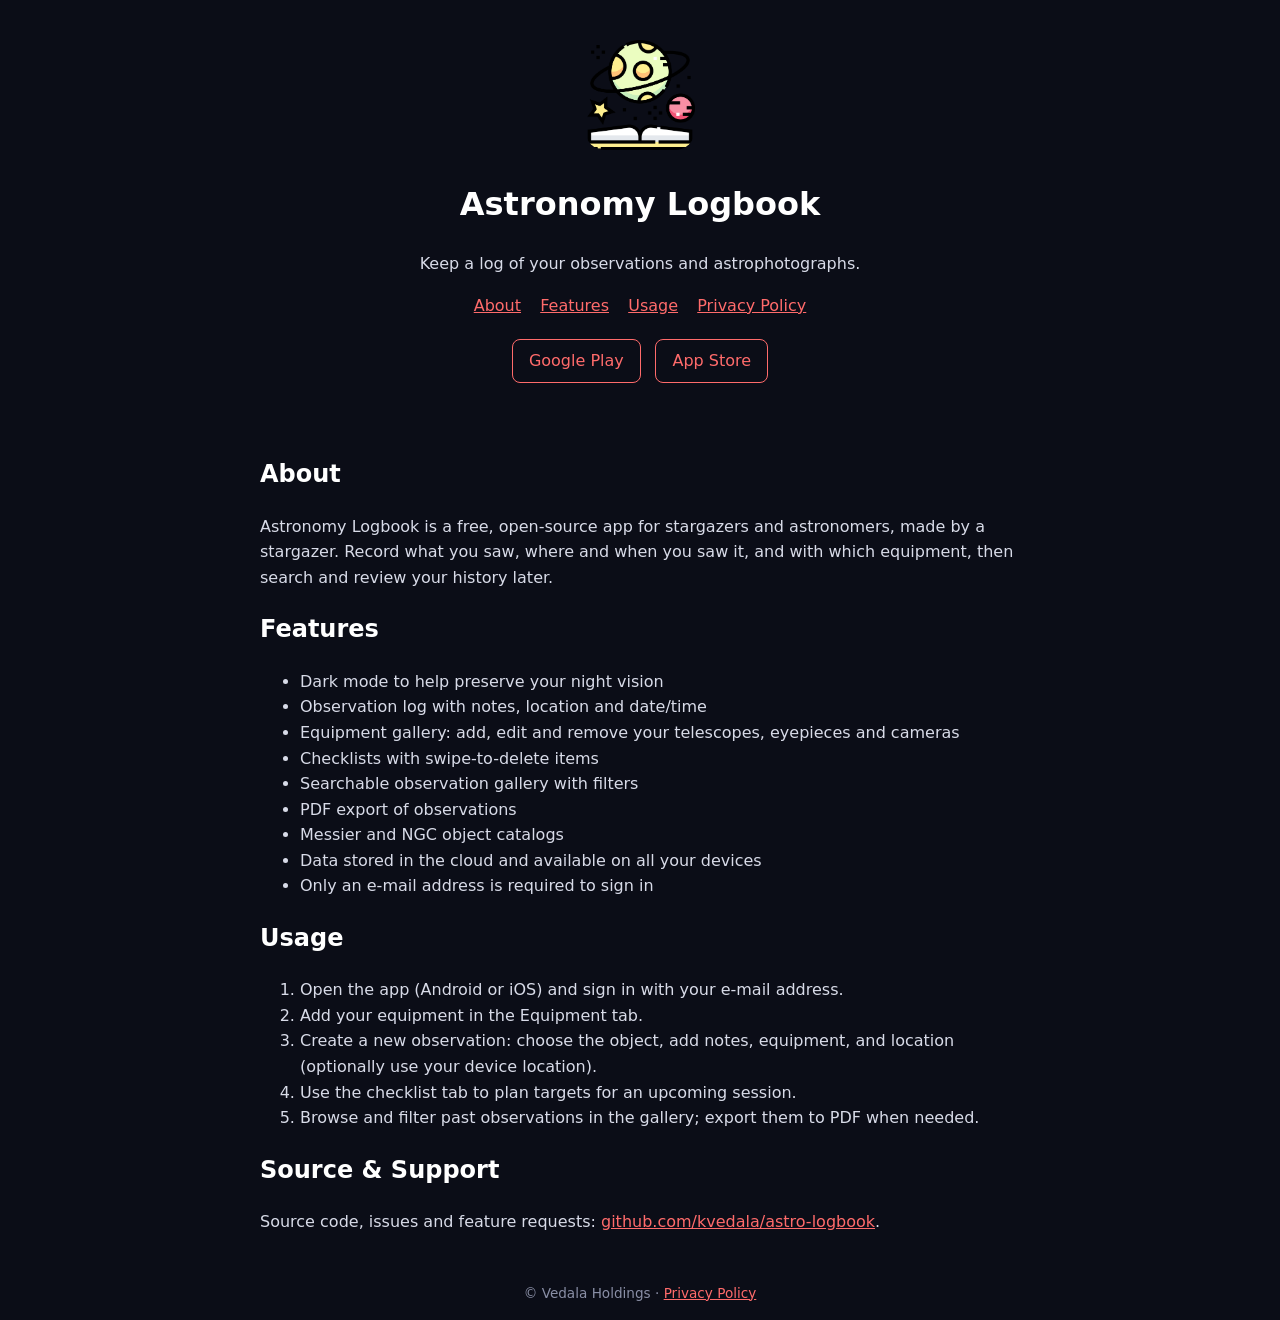
==== docs/index.html @ eeb550ea "Add static website with app description, usage and privacy policy Co-authored-by: Copilot <223556219" ====
<!DOCTYPE html>
<html lang="en">
<head>
  <meta charset="utf-8">
  <meta name="viewport" content="width=device-width, initial-scale=1">
  <title>Astronomy Logbook</title>
  <meta name="description" content="A logbook app for stargazers and astronomers to record observations and astrophotographs.">
  <link rel="icon" href="logo.png">
  <link rel="stylesheet" href="style.css">
</head>
<body>
  <header>
    <img src="logo.png" alt="Astronomy Logbook logo">
    <h1>Astronomy Logbook</h1>
    <p>Keep a log of your observations and astrophotographs.</p>
    <nav><a href="#about">About</a><a href="#features">Features</a><a href="#usage">Usage</a><a href="privacy.html">Privacy Policy</a></nav>
    <p class="buttons">
      <a href="https://play.google.com/store/apps/details?id=com.vedalaholdings.astro_log2">Google Play</a>
      <a href="https://apps.apple.com/us/app/astronomy-logbook/id1552320892">App Store</a>
    </p>
  </header>
  <main>
    <section id="about">
      <h2>About</h2>
      <p>Astronomy Logbook is a free, open-source app for stargazers and astronomers, made by a stargazer. Record what you saw, where and when you saw it, and with which equipment, then search and review your history later.</p>
    </section>
    <section id="features">
      <h2>Features</h2>
      <ul>
        <li>Dark mode to help preserve your night vision</li>
        <li>Observation log with notes, location and date/time</li>
        <li>Equipment gallery: add, edit and remove your telescopes, eyepieces and cameras</li>
        <li>Checklists with swipe-to-delete items</li>
        <li>Searchable observation gallery with filters</li>
        <li>PDF export of observations</li>
        <li>Messier and NGC object catalogs</li>
        <li>Data stored in the cloud and available on all your devices</li>
        <li>Only an e-mail address is required to sign in</li>
      </ul>
    </section>
    <section id="usage">
      <h2>Usage</h2>
      <ol>
        <li>Open the app (Android or iOS) and sign in with your e-mail address.</li>
        <li>Add your equipment in the Equipment tab.</li>
        <li>Create a new observation: choose the object, add notes, equipment, and location (optionally use your device location).</li>
        <li>Use the checklist tab to plan targets for an upcoming session.</li>
        <li>Browse and filter past observations in the gallery; export them to PDF when needed.</li>
      </ol>
    </section>
    <section id="contact">
      <h2>Source &amp; Support</h2>
      <p>Source code, issues and feature requests: <a href="https://github.com/kvedala/astro-logbook">github.com/kvedala/astro-logbook</a>.</p>
    </section>
  </main>
  <footer>&copy; Vedala Holdings &middot; <a href="privacy.html">Privacy Policy</a></footer>
</body>
</html>
---- docs/style.css ----
:root { color-scheme: dark; }
body { margin: 0; font-family: system-ui, -apple-system, sans-serif; background: #0b0d17; color: #d8dbe8; line-height: 1.6; }
header, main, footer { max-width: 760px; margin: 0 auto; padding: 1rem 1.25rem; }
header { text-align: center; padding-top: 2.5rem; }
header img { width: 110px; height: auto; border-radius: 20px; }
h1, h2 { color: #fff; }
a { color: #ff6b6b; }
nav a { margin: 0 .6rem; }
.buttons a { display: inline-block; margin: .3rem; padding: .5rem 1rem; border: 1px solid #ff6b6b; border-radius: 8px; text-decoration: none; }
footer { text-align: center; font-size: .85rem; color: #8a8fa6; }
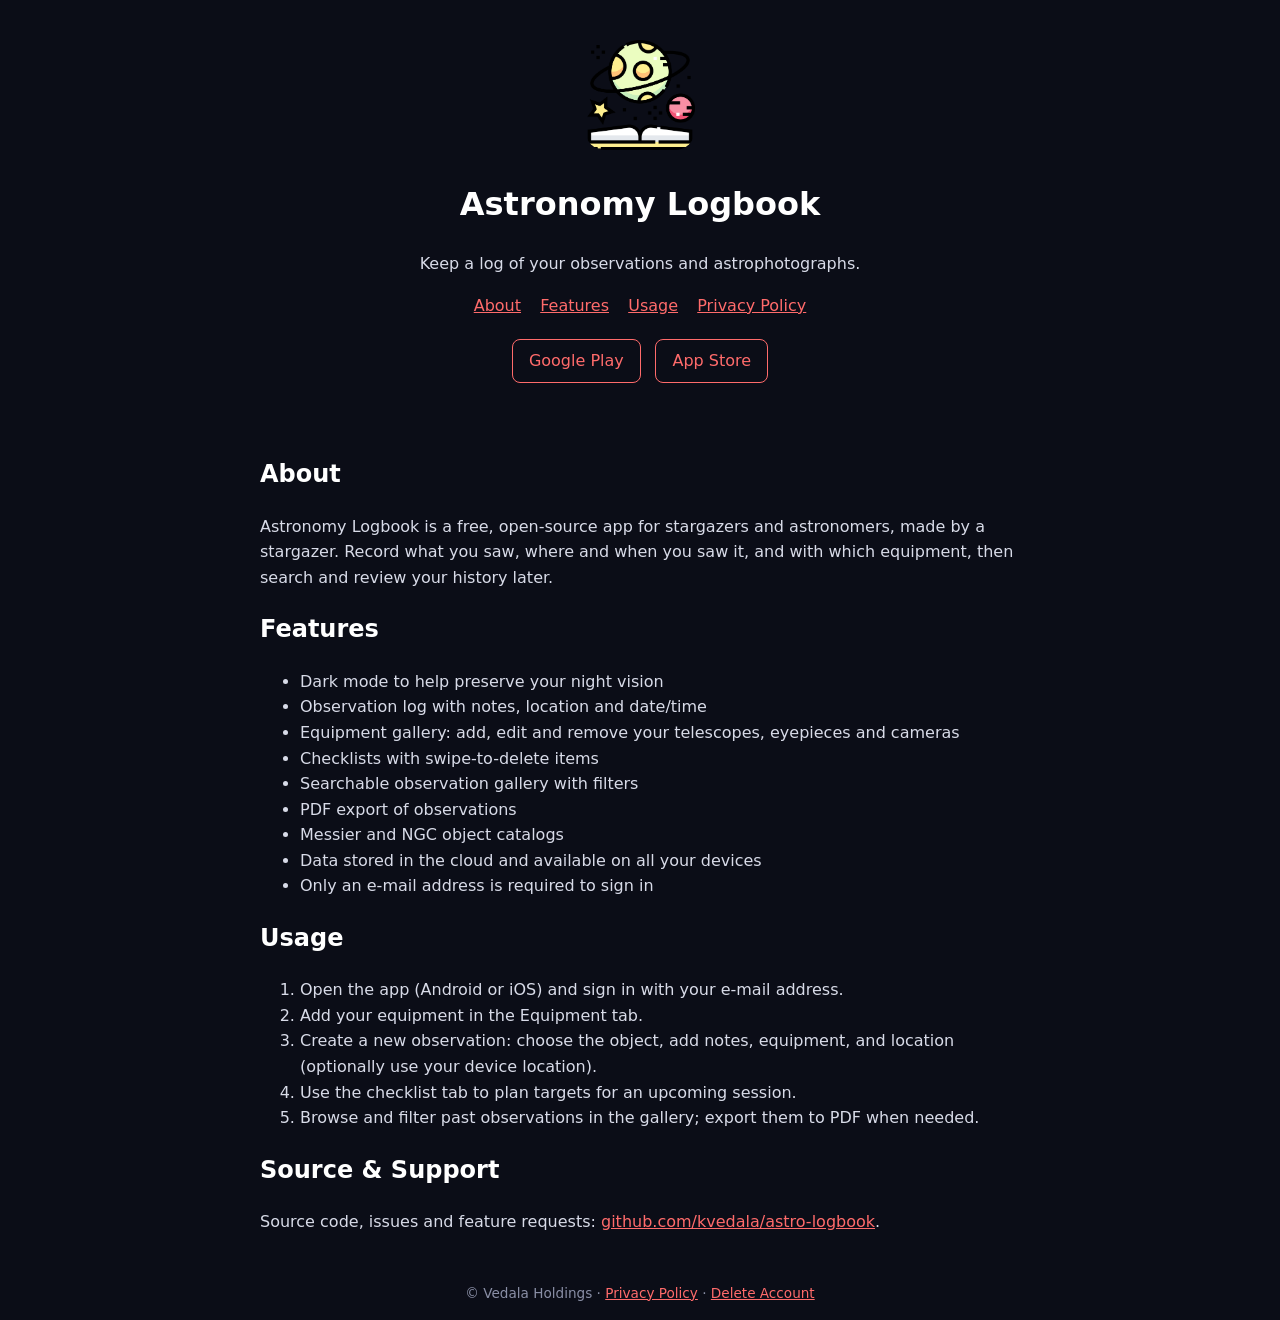
==== commit 14aece79: "Add account deletion page Co-authored-by: Copilot <223556219+Copilot@users.noreply.github.com>" ====
--- a/docs/index.html
+++ b/docs/index.html
@@ -53,6 +53,6 @@
       <p>Source code, issues and feature requests: <a href="https://github.com/kvedala/astro-logbook">github.com/kvedala/astro-logbook</a>.</p>
     </section>
   </main>
-  <footer>&copy; Vedala Holdings &middot; <a href="privacy.html">Privacy Policy</a></footer>
+  <footer>&copy; Vedala Holdings &middot; <a href="privacy.html">Privacy Policy</a> &middot; <a href="delete-account.html">Delete Account</a></footer>
 </body>
 </html>
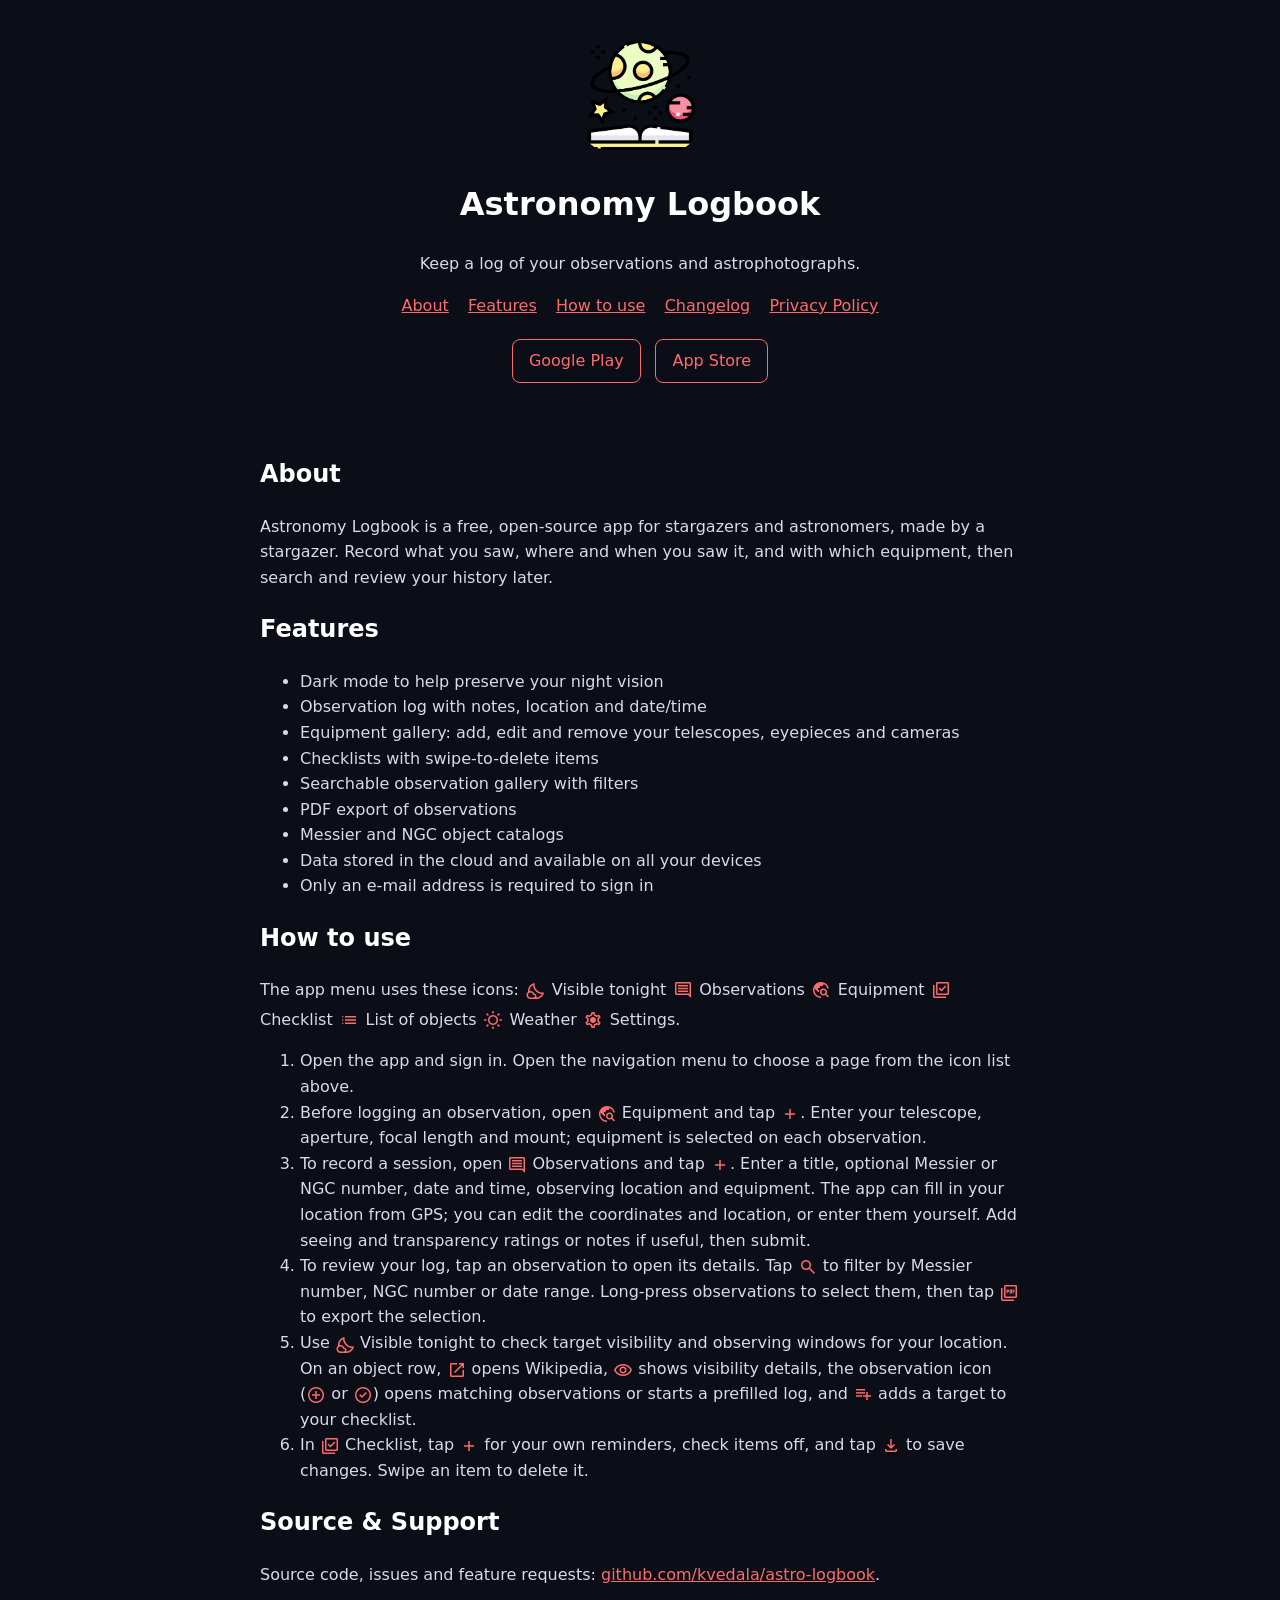
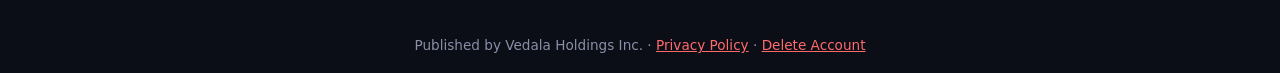
==== commit 53f15324: "Improve app documentation and changelog Co-authored-by: Copilot <223556219+Copilot@users.noreply.git" ====
--- a/docs/index.html
+++ b/docs/index.html
@@ -7,13 +7,16 @@
   <meta name="description" content="A logbook app for stargazers and astronomers to record observations and astrophotographs.">
   <link rel="icon" href="logo.png">
   <link rel="stylesheet" href="style.css">
+  <link rel="preconnect" href="https://fonts.googleapis.com">
+  <link rel="preconnect" href="https://fonts.gstatic.com" crossorigin>
+  <link href="https://fonts.googleapis.com/css2?family=Material+Symbols+Outlined&display=swap" rel="stylesheet">
 </head>
 <body>
   <header>
     <img src="logo.png" alt="Astronomy Logbook logo">
     <h1>Astronomy Logbook</h1>
     <p>Keep a log of your observations and astrophotographs.</p>
-    <nav><a href="#about">About</a><a href="#features">Features</a><a href="#usage">Usage</a><a href="privacy.html">Privacy Policy</a></nav>
+    <nav><a href="#about">About</a><a href="#features">Features</a><a href="#how-to-use">How to use</a><a href="https://github.com/kvedala/astro-logbook/blob/main/CHANGELOG.md">Changelog</a><a href="privacy.html">Privacy Policy</a></nav>
     <p class="buttons">
       <a href="https://play.google.com/store/apps/details?id=com.vedalaholdings.astro_log2">Google Play</a>
       <a href="https://apps.apple.com/us/app/astronomy-logbook/id1552320892">App Store</a>
@@ -38,14 +41,24 @@
         <li>Only an e-mail address is required to sign in</li>
       </ul>
     </section>
-    <section id="usage">
-      <h2>Usage</h2>
+    <section id="how-to-use">
+      <h2>How to use</h2>
+      <p class="icon-key">The app menu uses these icons:
+        <span class="app-icon" aria-hidden="true">nights_stay</span> Visible tonight
+        <span class="app-icon" aria-hidden="true">comment</span> Observations
+        <span class="app-icon" aria-hidden="true">travel_explore</span> Equipment
+        <span class="app-icon" aria-hidden="true">library_add_check</span> Checklist
+        <span class="app-icon" aria-hidden="true">list</span> List of objects
+        <span class="app-icon" aria-hidden="true">wb_sunny</span> Weather
+        <span class="app-icon" aria-hidden="true">settings</span> Settings.
+      </p>
       <ol>
-        <li>Open the app (Android or iOS) and sign in with your e-mail address.</li>
-        <li>Add your equipment in the Equipment tab.</li>
-        <li>Create a new observation: choose the object, add notes, equipment, and location (optionally use your device location).</li>
-        <li>Use the checklist tab to plan targets for an upcoming session.</li>
-        <li>Browse and filter past observations in the gallery; export them to PDF when needed.</li>
+        <li>Open the app and sign in. Open the navigation menu to choose a page from the icon list above.</li>
+        <li>Before logging an observation, open <span class="app-icon" aria-hidden="true">travel_explore</span> Equipment and tap <span class="app-icon" aria-hidden="true">add</span>. Enter your telescope, aperture, focal length and mount; equipment is selected on each observation.</li>
+        <li>To record a session, open <span class="app-icon" aria-hidden="true">comment</span> Observations and tap <span class="app-icon" aria-hidden="true">add</span>. Enter a title, optional Messier or NGC number, date and time, observing location and equipment. The app can fill in your location from GPS; you can edit the coordinates and location, or enter them yourself. Add seeing and transparency ratings or notes if useful, then submit.</li>
+        <li>To review your log, tap an observation to open its details. Tap <span class="app-icon" aria-hidden="true">search</span> to filter by Messier number, NGC number or date range. Long-press observations to select them, then tap <span class="app-icon" aria-hidden="true">picture_as_pdf</span> to export the selection.</li>
+        <li>Use <span class="app-icon" aria-hidden="true">nights_stay</span> Visible tonight to check target visibility and observing windows for your location. On an object row, <span class="app-icon" aria-hidden="true">open_in_new</span> opens Wikipedia, <span class="app-icon" aria-hidden="true">visibility</span> shows visibility details, the observation icon (<span class="app-icon" aria-hidden="true">add_circle_outline</span> or <span class="app-icon" aria-hidden="true">check_circle</span>) opens matching observations or starts a prefilled log, and <span class="app-icon" aria-hidden="true">playlist_add</span> adds a target to your checklist.</li>
+        <li>In <span class="app-icon" aria-hidden="true">library_add_check</span> Checklist, tap <span class="app-icon" aria-hidden="true">add</span> for your own reminders, check items off, and tap <span class="app-icon" aria-hidden="true">save_alt</span> to save changes. Swipe an item to delete it.</li>
       </ol>
     </section>
     <section id="contact">
@@ -53,6 +66,6 @@
       <p>Source code, issues and feature requests: <a href="https://github.com/kvedala/astro-logbook">github.com/kvedala/astro-logbook</a>.</p>
     </section>
   </main>
-  <footer>&copy; Vedala Holdings &middot; <a href="privacy.html">Privacy Policy</a> &middot; <a href="delete-account.html">Delete Account</a></footer>
+  <footer>Published by Vedala Holdings Inc. &middot; <a href="privacy.html">Privacy Policy</a> &middot; <a href="delete-account.html">Delete Account</a></footer>
 </body>
 </html>
--- a/docs/style.css
+++ b/docs/style.css
@@ -6,5 +6,7 @@
 h1, h2 { color: #fff; }
 a { color: #ff6b6b; }
 nav a { margin: 0 .6rem; }
+.app-icon { font-family: "Material Symbols Outlined"; font-size: 1.25em; font-weight: normal; font-style: normal; line-height: 1; letter-spacing: normal; text-transform: none; white-space: nowrap; word-wrap: normal; direction: ltr; -webkit-font-feature-settings: "liga"; -webkit-font-smoothing: antialiased; font-feature-settings: "liga"; vertical-align: middle; color: #ff6b6b; }
+.icon-key { display: flex; flex-wrap: wrap; align-items: center; gap: .25rem .4rem; }
 .buttons a { display: inline-block; margin: .3rem; padding: .5rem 1rem; border: 1px solid #ff6b6b; border-radius: 8px; text-decoration: none; }
 footer { text-align: center; font-size: .85rem; color: #8a8fa6; }
